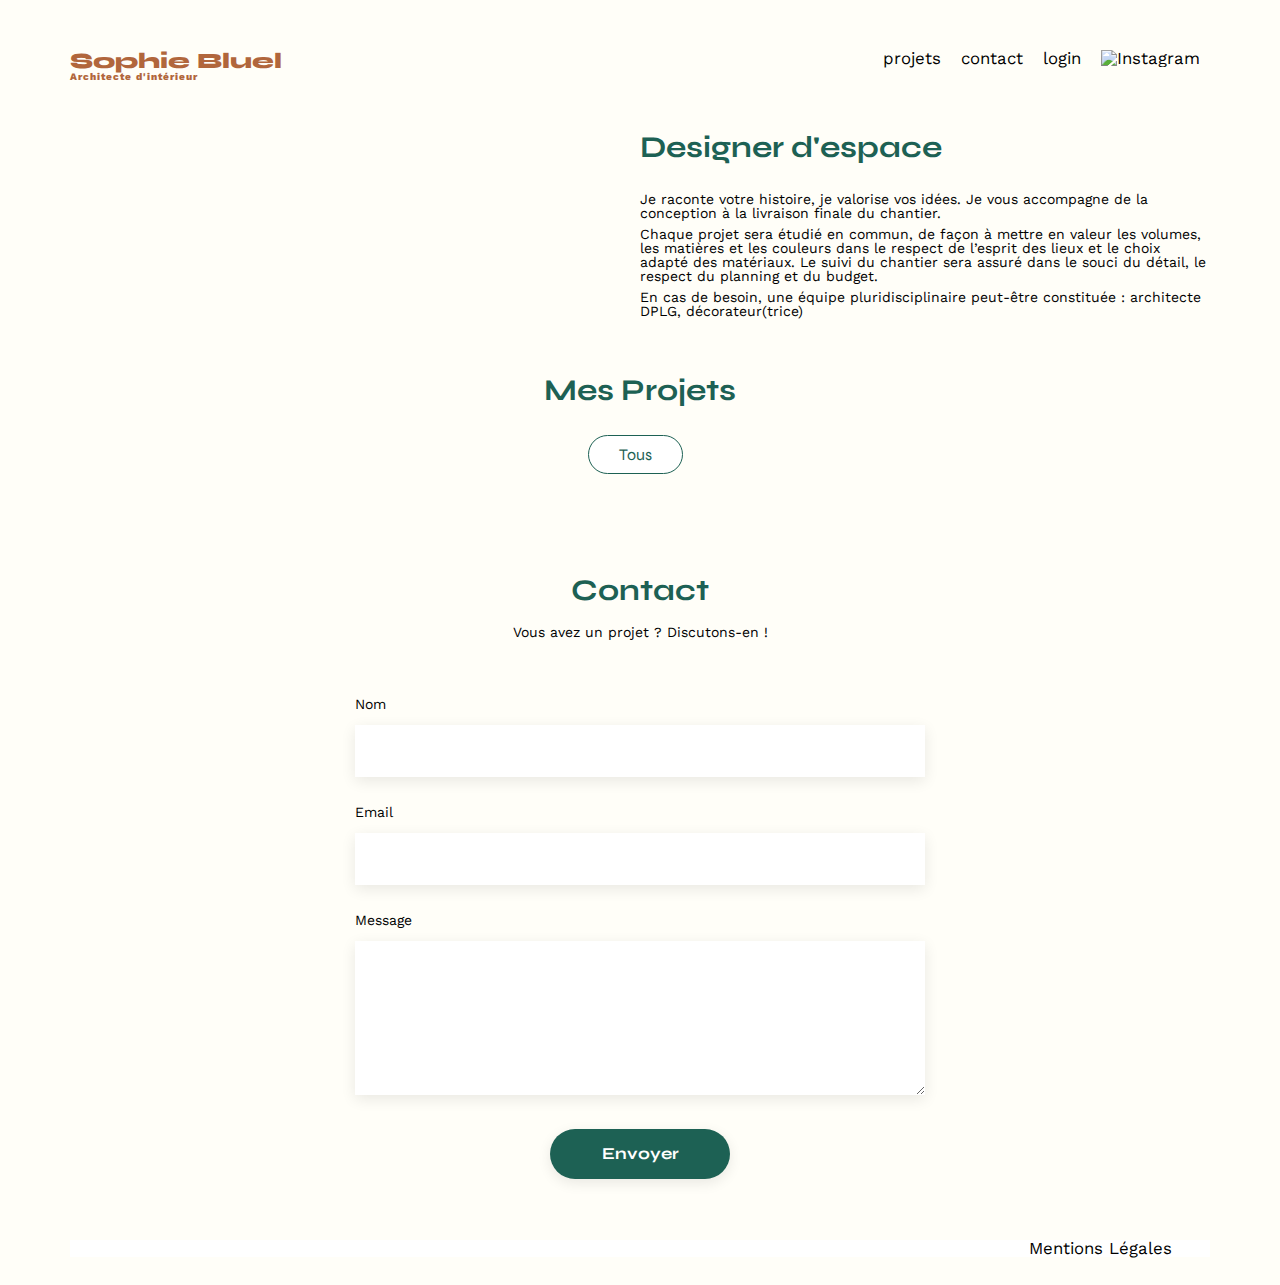
==== FrontEnd/index.html @ 272aea7a "feat:works et filters" ====
<!DOCTYPE html>
<html lang="fr">

<head>
	<meta charset="UTF-8">
	<title>Sophie Bluel - Architecte d'intérieur</title>
	<meta name="viewport" content="width=device-width, initial-scale=1.0">
	<link rel="preconnect" href="https://fonts.googleapis.com">
	<link rel="preconnect" href="https://fonts.gstatic.com" crossorigin>
	<link href="https://fonts.googleapis.com/css2?family=Syne:wght@700;800&family=Work+Sans&display=swap"
		rel="stylesheet">
	<meta name="description" content="">
	<link rel="stylesheet" href="./assets/style.css">
</head>

<body>
	<header>
		<h1>Sophie Bluel <span>Architecte d'intérieur</span></h1>
		<nav>
			<ul>
				<li>projets</li>
				<li>contact</li>
				<li>login</li>
				<li><img src="./assets/icons/instagram.png" alt="Instagram"></li>
			</ul>
		</nav>
	</header>
	<main>
		<section id="introduction">
			<figure>
				<img src="./assets/images/sophie-bluel.png" alt="">
			</figure>
			<article>
				<h2>Designer d'espace</h2>
				<p>Je raconte votre histoire, je valorise vos idées. Je vous accompagne de la conception à la livraison
					finale du chantier.</p>
				<p>Chaque projet sera étudié en commun, de façon à mettre en valeur les volumes, les matières et les
					couleurs dans le respect de l’esprit des lieux et le choix adapté des matériaux. Le suivi du
					chantier sera assuré dans le souci du détail, le respect du planning et du budget.</p>
				<p>En cas de besoin, une équipe pluridisciplinaire peut-être constituée : architecte DPLG,
					décorateur(trice)</p>
			</article>
		</section>
		<section id="portfolio">
			<h2>Mes Projets</h2>
			<div class="filtres"></div>
			<div class="gallery">
			</div>
		</section>
		<section id="contact">
			<h2>Contact</h2>
			<p>Vous avez un projet ? Discutons-en !</p>
			<form action="#" method="post">
				<label for="name">Nom</label>
				<input type="text" name="name" id="name">
				<label for="email">Email</label>
				<input type="email" name="email" id="email">
				<label for="message">Message</label>
				<textarea name="message" id="message" cols="30" rows="10"></textarea>
				<input type="submit" value="Envoyer">
			</form>
		</section>
	</main>

	<footer>
		<nav>
			<ul>
				<li>Mentions Légales</li>
			</ul>
		</nav>
	</footer>
	<script src="./assets/script.js"></script>
</body>

</html>
---- FrontEnd/assets/style.css ----
/* http://meyerweb.com/eric/tools/css/reset/
   v2.0 | 20110126
   License: none (public domain)
*/

html,
body,
div,
span,
applet,
object,
iframe,
h1,
h2,
h3,
h4,
h5,
h6,
p,
blockquote,
pre,
a,
abbr,
acronym,
address,
big,
cite,
code,
del,
dfn,
em,
img,
ins,
kbd,
q,
s,
samp,
small,
strike,
strong,
sub,
sup,
tt,
var,
b,
u,
i,
center,
dl,
dt,
dd,
ol,
ul,
li,
fieldset,
form,
label,
legend,
table,
caption,
tbody,
tfoot,
thead,
tr,
th,
td,
article,
aside,
canvas,
details,
embed,
figure,
figcaption,
footer,
header,
hgroup,
menu,
nav,
output,
ruby,
section,
summary,
time,
mark,
audio,
video {
	margin: 0;
	padding: 0;
	border: 0;
	font-size: 100%;
	font: inherit;
	vertical-align: baseline;
}

/* HTML5 display-role reset for older browsers */
article,
aside,
details,
figcaption,
figure,
footer,
header,
hgroup,
menu,
nav,
section {
	display: block;
}

body {
	line-height: 1;
}

ol,
ul {
	list-style: none;
}

blockquote,
q {
	quotes: none;
}

blockquote:before,
blockquote:after,
q:before,
q:after {
	content: '';
	content: none;
}

table {
	border-collapse: collapse;
	border-spacing: 0;
}

/** end reset css**/
body {
	max-width: 1140px;
	margin: auto;
	font-family: 'Work Sans';
	font-size: 14px;
	background-color: #FFFEF8;
}

header {
	display: flex;
	justify-content: space-between;
	margin: 50px 0
}

section {
	margin: 50px 0
}

h1 {
	display: flex;
	flex-direction: column;
	font-family: 'Syne';
	font-size: 22px;
	font-weight: 800;
	color: #B1663C
}

h1>span {
	font-family: 'Work Sans';
	font-size: 10px;
	letter-spacing: 0.1em;
	;
}

h2 {
	font-family: 'Syne';
	font-weight: 700;
	font-size: 30px;
	color: #1D6154
}

nav ul {
	display: flex;
	align-items: center;
	list-style-type: none;

}

nav li {
	padding: 0 10px;
	font-size: 1.2em;
}

li:hover {
	color: #B1663C;
}

#introduction {
	display: flex;
	align-items: center;
}

#introduction figure {
	flex: 1
}

#introduction img {
	display: block;
	margin: auto;
	width: 80%;
}

#introduction article {
	flex: 1
}

#introduction h2 {
	margin-bottom: 1em;
}

#introduction p {
	margin-bottom: 0.5em;
}

#portfolio h2 {
	text-align: center;
	margin-bottom: 1em;
}

.gallery {
	width: 100%;
	display: grid;
	grid-template-columns: 1fr 1fr 1fr;
	grid-column-gap: 20px;
	grid-row-gap: 20px;
}

.gallery img {
	width: 100%;

}

.filtres {
	display: flex;
	flex-direction: row;
	justify-content: center;
	font-size: 16px;
}

.filtresborder:hover {
	background-color: #1D6154;
	color: #fff;
}

.filtresborder {
	border: 1px solid #1D6154;
	border-radius: 60px;
	margin-right: 10px;
	padding: 9px 30px;
	margin-bottom: 51px;
	cursor: pointer;
	background-color: #fff;
	color: #1D6154;
	font-family: 'Syne';
	font-size: 16px;
}

.hide {
	display: none;
}

.active {
	display: flex;
	background: #1D6154;
	color: #fff;
}

#contact {
	width: 50%;
	margin: auto;
}

#contact>* {
	text-align: center;

}

#contact h2 {
	margin-bottom: 20px;
}

#contact form {
	text-align: left;
	margin-top: 30px;
	display: flex;
	flex-direction: column;
}

#contact input {
	height: 50px;
	font-size: 1.2em;
	border: none;
	box-shadow: 0px 4px 14px rgba(0, 0, 0, 0.09);
}

#contact label {
	margin: 2em 0 1em 0;
}

#contact textarea {
	border: none;
	box-shadow: 0px 4px 14px rgba(0, 0, 0, 0.09);
}

input[type="submit"] {
	font-family: 'Syne';
	font-weight: 700;
	color: white;
	background-color: #1D6154;
	margin: 2em auto;
	width: 180px;
	text-align: center;
	border-radius: 60px;
}

footer {
	background-color: #FFFFFF;
}

footer nav ul {
	display: flex;
	justify-content: flex-end;
	margin: 2em
}
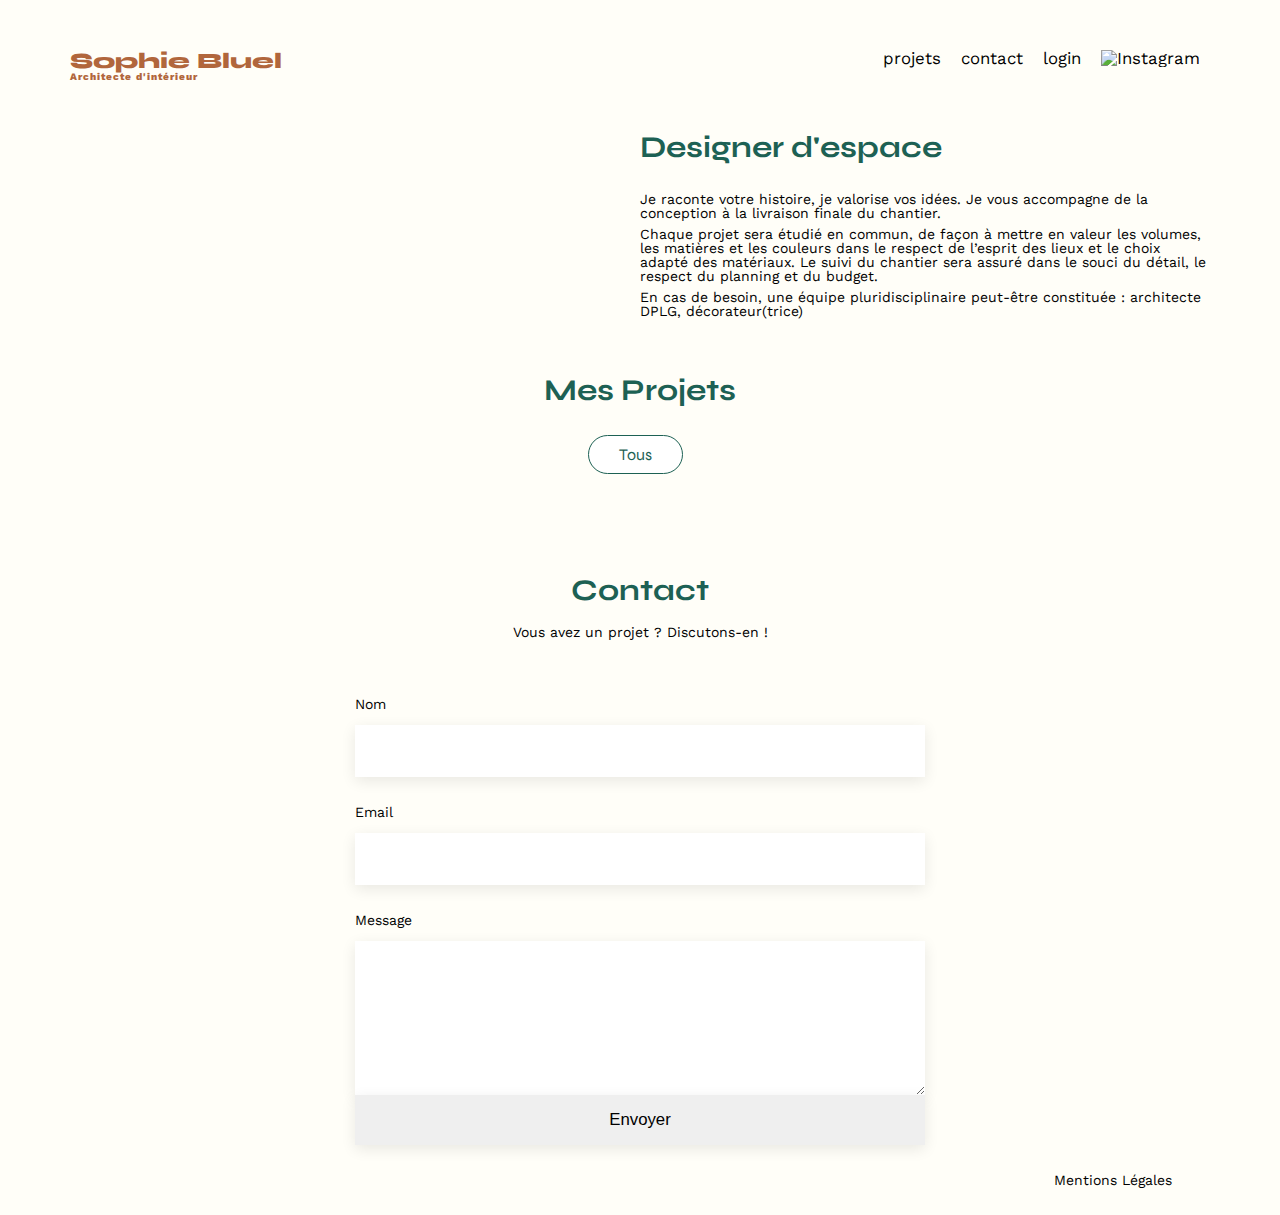
==== commit 16e792c3: "feat: frontend" ====
--- a/FrontEnd/index.html
+++ b/FrontEnd/index.html
@@ -10,10 +10,16 @@
 	<link href="https://fonts.googleapis.com/css2?family=Syne:wght@700;800&family=Work+Sans&display=swap"
 		rel="stylesheet">
 	<meta name="description" content="">
-	<link rel="stylesheet" href="./assets/style.css">
+	<script src="https://kit.fontawesome.com/bae1f4e250.js" crossorigin="anonymous"></script>
+	<link rel="stylesheet" href="./assets/style/style.css">
+	<link rel="stylesheet" href="./assets/style/fontawesome-free-6.5.1-web/">
 </head>
 
 <body>
+	<div class="container__admin hide">
+		<i class="far fa-light fa-pen-to-square" style="color: white;"></i>
+		<p>Mode édition</p>
+	</div>
 	<header>
 		<h1>Sophie Bluel <span>Architecte d'intérieur</span></h1>
 		<nav>
@@ -42,7 +48,15 @@
 			</article>
 		</section>
 		<section id="portfolio">
-			<h2>Mes Projets</h2>
+			<div class="modification">
+				<h2>Mes Projets</h2>
+				<div class="modification_icon hide">
+					<a href="#"><i class="far fa-light fa-pen-to-square icon_modif"></i></a>
+					<p>modifié</p>
+				</div>
+
+			</div>
+
 			<div class="filtres"></div>
 			<div class="gallery">
 			</div>
--- a/FrontEnd/assets/style/style.css
+++ b/FrontEnd/assets/style/style.css
@@ -0,0 +1,432 @@
+/* http://meyerweb.com/eric/tools/css/reset/
+   v2.0 | 20110126
+   License: none (public domain)
+*/
+
+html,
+body,
+div,
+span,
+applet,
+object,
+iframe,
+h1,
+h2,
+h3,
+h4,
+h5,
+h6,
+p,
+blockquote,
+pre,
+a,
+abbr,
+acronym,
+address,
+big,
+cite,
+code,
+del,
+dfn,
+em,
+img,
+ins,
+kbd,
+q,
+s,
+samp,
+small,
+strike,
+strong,
+sub,
+sup,
+tt,
+var,
+b,
+u,
+i,
+center,
+dl,
+dt,
+dd,
+ol,
+ul,
+li,
+fieldset,
+form,
+label,
+legend,
+table,
+caption,
+tbody,
+tfoot,
+thead,
+tr,
+th,
+td,
+article,
+aside,
+canvas,
+details,
+embed,
+figure,
+figcaption,
+footer,
+header,
+hgroup,
+menu,
+nav,
+output,
+ruby,
+section,
+summary,
+time,
+mark,
+audio,
+video {
+	margin: 0;
+	padding: 0;
+	border: 0;
+	font-size: 100%;
+	font: inherit;
+	vertical-align: baseline;
+}
+
+/* HTML5 display-role reset for older browsers */
+article,
+aside,
+details,
+figcaption,
+figure,
+footer,
+header,
+hgroup,
+menu,
+nav,
+section {
+	display: block;
+}
+
+body {
+	line-height: 1;
+}
+
+ol,
+ul {
+	list-style: none;
+}
+
+blockquote,
+q {
+	quotes: none;
+}
+
+blockquote:before,
+blockquote:after,
+q:before,
+q:after {
+	content: '';
+	content: none;
+}
+
+table {
+	border-collapse: collapse;
+	border-spacing: 0;
+}
+
+/** end reset css**/
+body {
+	max-width: 1140px;
+	margin: auto;
+	font-family: 'Work Sans';
+	font-size: 14px;
+	background-color: #FFFEF8;
+
+}
+
+.container__admin {
+	background-color: #000;
+	width: 100%;
+	height: 59px;
+	color: #fff;
+	display: flex;
+	justify-content: center;
+	align-items: center;
+	gap: 10px;
+
+}
+
+header {
+	display: flex;
+	justify-content: space-between;
+	margin: 50px 0
+}
+
+section {
+	margin: 50px 0
+}
+
+h1 {
+	display: flex;
+	flex-direction: column;
+	font-family: 'Syne';
+	font-size: 22px;
+	font-weight: 800;
+	color: #B1663C
+}
+
+h1>span {
+	font-family: 'Work Sans';
+	font-size: 10px;
+	letter-spacing: 0.1em;
+	;
+}
+
+h2 {
+	font-family: 'Syne';
+	font-weight: 700;
+	font-size: 30px;
+	color: #1D6154
+}
+
+nav ul {
+	display: flex;
+	align-items: center;
+	list-style-type: none;
+}
+
+nav ul a {
+	text-decoration: none;
+	color: black;
+}
+
+nav li {
+	padding: 0 10px;
+	font-size: 1.2em;
+}
+
+li:hover {
+	color: #B1663C;
+}
+
+#introduction {
+	display: flex;
+	align-items: center;
+}
+
+#introduction figure {
+	flex: 1
+}
+
+#introduction img {
+	display: block;
+	margin: auto;
+	width: 80%;
+}
+
+#introduction article {
+	flex: 1
+}
+
+#introduction h2 {
+	margin-bottom: 1em;
+}
+
+#introduction p {
+	margin-bottom: 0.5em;
+}
+
+#portfolio h2 {
+	text-align: center;
+	margin-bottom: 1em;
+}
+
+.modification {
+	display: flex;
+	justify-content: center;
+}
+
+.modification_icon {
+	margin-left: 30px;
+	margin-top: 8px;
+	display: flex;
+	gap: 15px;
+}
+
+.icon_modif {
+	color: black;
+}
+
+.gallery {
+	width: 100%;
+	display: grid;
+	grid-template-columns: 1fr 1fr 1fr;
+	grid-column-gap: 20px;
+	grid-row-gap: 20px;
+}
+
+.gallery img {
+	width: 100%;
+
+}
+
+.filtres {
+	display: flex;
+	flex-direction: row;
+	justify-content: center;
+	font-size: 16px;
+}
+
+.filtresborder:hover {
+	background-color: #1D6154;
+	color: #fff;
+}
+
+.filtresborder {
+	border: 1px solid #1D6154;
+	border-radius: 60px;
+	margin-right: 10px;
+	padding: 9px 30px;
+	margin-bottom: 51px;
+	cursor: pointer;
+	background-color: #fff;
+	color: #1D6154;
+	font-family: 'Syne';
+	font-size: 16px;
+}
+
+.hide {
+	display: none;
+}
+
+.active {
+	display: flex;
+	background: #1D6154;
+	color: #fff;
+}
+
+#contact {
+	width: 50%;
+	margin: auto;
+}
+
+#contact>* {
+	text-align: center;
+}
+
+#contact h2 {
+	margin-bottom: 20px;
+}
+
+#contact form {
+	text-align: left;
+	margin-top: 30px;
+	display: flex;
+	flex-direction: column;
+}
+
+#contact input {
+	height: 50px;
+	font-size: 1.2em;
+	border: none;
+	box-shadow: 0px 4px 14px rgba(0, 0, 0, 0.09);
+}
+
+#contact label {
+	margin: 2em 0 1em 0;
+}
+
+#contact textarea {
+	border: none;
+	box-shadow: 0px 4px 14px rgba(0, 0, 0, 0.09);
+}
+
+#sendContact input[type="submit"] {
+	font-family: 'Syne';
+	font-weight: 700;
+	color: white;
+	background-color: #1D6154;
+	margin: 2em auto;
+	width: 180px;
+	text-align: center;
+	border-radius: 60px;
+}
+
+footer nav ul {
+	display: flex;
+	justify-content: flex-end;
+	margin: 2em
+}
+
+footer nav li {
+	font-size: 14px;
+}
+
+/* Login*/
+.login {
+	display: flex;
+	flex-direction: column;
+	justify-content: center;
+	align-items: center;
+	height: 80vh;
+
+}
+
+main {
+	background-color: #FFFEF8;
+}
+
+.login a {
+	text-decoration: underline;
+	margin-bottom: 100px;
+}
+
+
+
+.login__form {
+	display: flex;
+	flex-direction: column;
+	align-items: center;
+	margin-top: 60px;
+}
+
+.login__form input {
+	height: 51px;
+	width: 379px;
+	box-shadow: 0px 4px 14px rgba(0, 0, 0, 0.09);
+	border: none;
+	background: #fff;
+}
+
+.login__form label {
+	margin: 3em 0 1em 0;
+}
+
+.login__form textarea {
+	box-shadow: 0px 4px 14px rgba(0, 0, 0, 0.09);
+}
+
+.login__form input[type="submit"] {
+	font-family: 'Syne';
+	font-weight: 700;
+	color: white;
+	background-color: #1D6154;
+	border: 2px solid #1D6154;
+	margin: 3em auto;
+	width: 179px;
+	height: 36px;
+	text-align: center;
+	border-radius: 60px;
+}
+
+.login__form input[type="submit"]:hover {
+	background-color: #0E2F28;
+}
+
+.loginMdp__error {
+	color: red;
+}
+
+.loginEmail__error {
+	color: red;
+}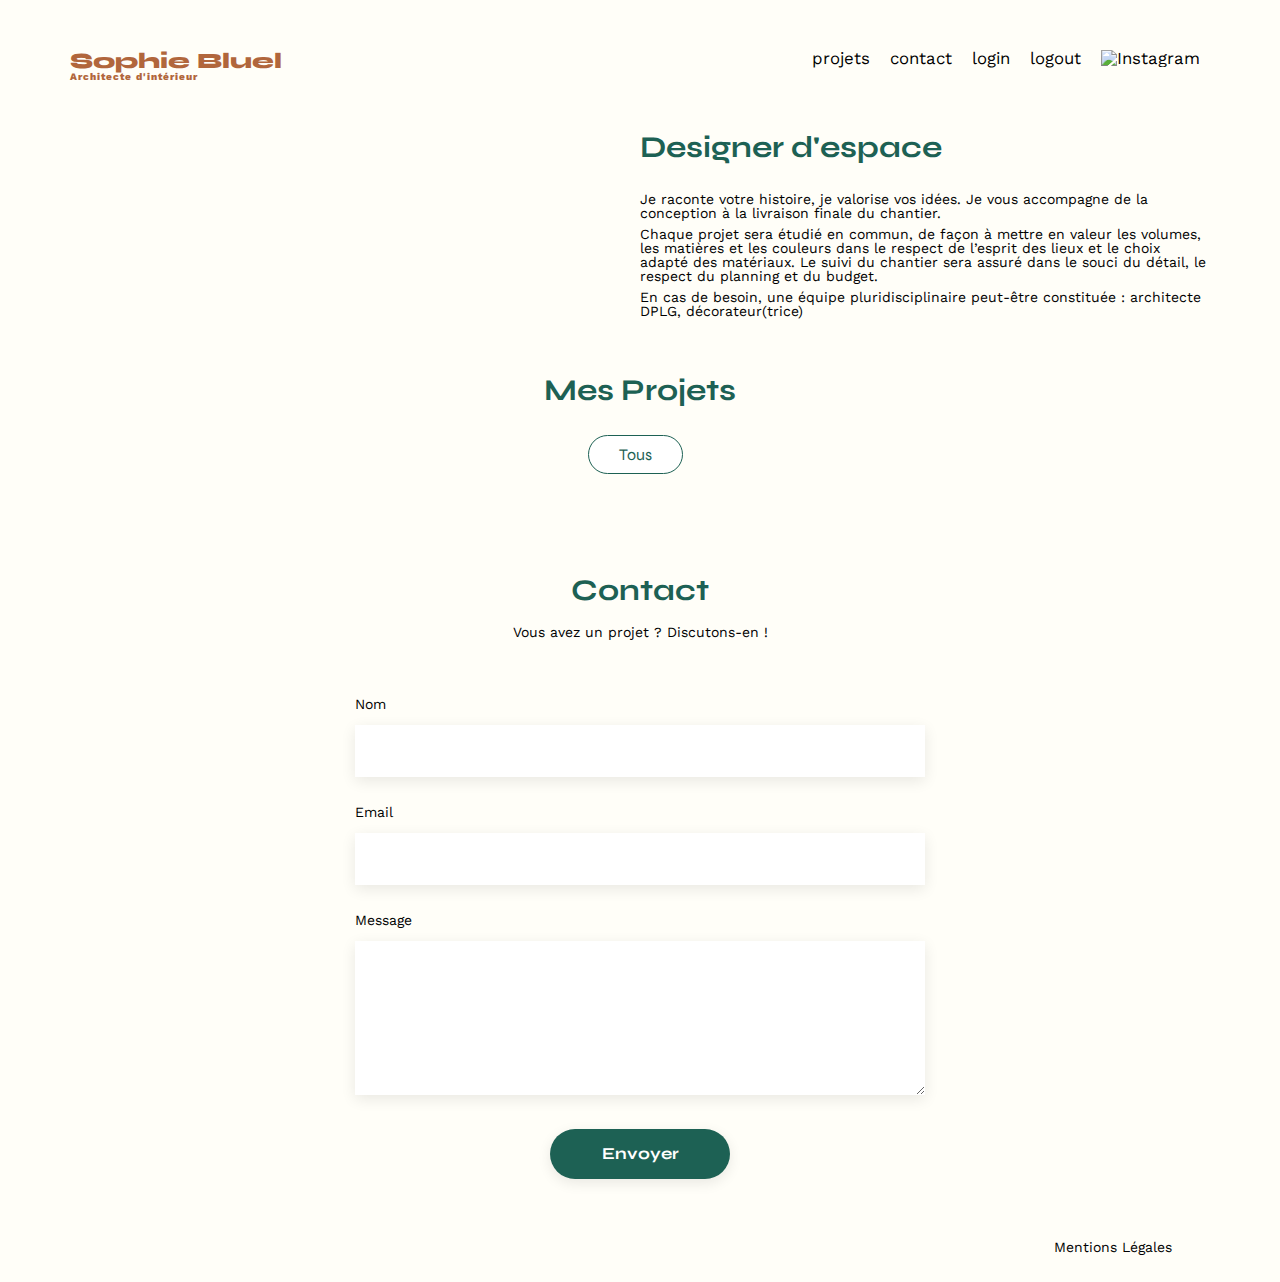
==== commit 02239413: "feat: Frontend" ====
--- a/FrontEnd/index.html
+++ b/FrontEnd/index.html
@@ -10,23 +10,46 @@
 	<link href="https://fonts.googleapis.com/css2?family=Syne:wght@700;800&family=Work+Sans&display=swap"
 		rel="stylesheet">
 	<meta name="description" content="">
+
 	<script src="https://kit.fontawesome.com/bae1f4e250.js" crossorigin="anonymous"></script>
 	<link rel="stylesheet" href="./assets/style/style.css">
-	<link rel="stylesheet" href="./assets/style/fontawesome-free-6.5.1-web/">
+
 </head>
+<div class="container__admin hide" id="admin">
+	<i class="far fa-light fa-pen-to-square" style="color: white;"></i>
+	<p>Mode édition</p>
+</div>
 
 <body>
-	<div class="container__admin hide">
-		<i class="far fa-light fa-pen-to-square" style="color: white;"></i>
-		<p>Mode édition</p>
+	<div class="modale_container hide">
+		<div class="modale_overlay">
+
+		</div>
+
+		<dialog>
+			<div class="icon_close_position" id="close_modale">
+
+				<a href="#"><i class="far fa-solid fa-x" style="color: black;"></i></a>
+			</div>
+
+			<p class="galerie_photo">Galerie photo</p>
+
+			<div class="modal_gallery">
+			</div>
+			<div class="line"></div>
+			<button class="modal_button">Ajouter une photo</button>
+
+		</dialog>
 	</div>
+
 	<header>
 		<h1>Sophie Bluel <span>Architecte d'intérieur</span></h1>
 		<nav>
 			<ul>
 				<li>projets</li>
 				<li>contact</li>
-				<li>login</li>
+				<li id="login">login</li>
+				<li id="logout">logout</li>
 				<li><img src="./assets/icons/instagram.png" alt="Instagram"></li>
 			</ul>
 		</nav>
@@ -38,9 +61,11 @@
 			</figure>
 			<article>
 				<h2>Designer d'espace</h2>
-				<p>Je raconte votre histoire, je valorise vos idées. Je vous accompagne de la conception à la livraison
+				<p>Je raconte votre histoire, je valorise vos idées. Je vous accompagne de la conception à la
+					livraison
 					finale du chantier.</p>
-				<p>Chaque projet sera étudié en commun, de façon à mettre en valeur les volumes, les matières et les
+				<p>Chaque projet sera étudié en commun, de façon à mettre en valeur les volumes, les matières et
+					les
 					couleurs dans le respect de l’esprit des lieux et le choix adapté des matériaux. Le suivi du
 					chantier sera assuré dans le souci du détail, le respect du planning et du budget.</p>
 				<p>En cas de besoin, une équipe pluridisciplinaire peut-être constituée : architecte DPLG,
@@ -64,7 +89,7 @@
 		<section id="contact">
 			<h2>Contact</h2>
 			<p>Vous avez un projet ? Discutons-en !</p>
-			<form action="#" method="post">
+			<form id="sendContact" action="#" method="post">
 				<label for="name">Nom</label>
 				<input type="text" name="name" id="name">
 				<label for="email">Email</label>
--- a/FrontEnd/assets/style/style.css
+++ b/FrontEnd/assets/style/style.css
@@ -363,70 +363,168 @@
 }
 
 /* Login*/
-.login {
-	display: flex;
+#login {
+	display: flex;
+	justify-content: center;
 	flex-direction: column;
-	justify-content: center;
-	align-items: center;
-	height: 80vh;
-
-}
-
-main {
-	background-color: #FFFEF8;
-}
-
-.login a {
-	text-decoration: underline;
-	margin-bottom: 100px;
-}
-
-
-
-.login__form {
+	text-align: center;
+}
+
+.loginForm {
 	display: flex;
 	flex-direction: column;
 	align-items: center;
 	margin-top: 60px;
 }
 
-.login__form input {
-	height: 51px;
-	width: 379px;
+.loginFormEmail {
+	display: flex;
+	flex-direction: column;
+	width: 375px;
+	text-align: left;
+	margin-bottom: 30px;
+}
+
+#login input {
+	height: 39px;
 	box-shadow: 0px 4px 14px rgba(0, 0, 0, 0.09);
 	border: none;
 	background: #fff;
 }
 
-.login__form label {
-	margin: 3em 0 1em 0;
-}
-
-.login__form textarea {
-	box-shadow: 0px 4px 14px rgba(0, 0, 0, 0.09);
-}
-
-.login__form input[type="submit"] {
+#login label {
+	margin-bottom: 6px;
+}
+
+#login button {
+	background: #1D6154;
+	color: #fff;
+	border: 1px solid #1D6154;
+	border-radius: 60px;
+	margin-right: 10px;
+	padding: 9px 30px;
+}
+
+#login a {
+	color: #3D3D3D;
+	margin-top: 30px;
+}
+
+#errorEmail {
+	color: red;
+	margin-top: 8px;
+}
+
+#errorPassword {
+	margin-top: 8px;
+	color: red;
+	padding: 0
+}
+
+
+/******MODAL******/
+
+.modale_container {
+	color: #fff;
+	width: 100%;
+	position: absolute;
+	top: 0;
+	left: 0;
+	height: 100%;
+}
+
+.modale_overlay {
+	width: 100%;
+	background: #0000004D;
+	position: fixed;
+	top: 0;
+	left: 0;
+	height: 100%;
+	cursor: pointer;
+}
+
+dialog {
+	width: 630px;
+	height: 731px;
+	flex-direction: column;
+	display: flex;
+	justify-content: space-between;
+	margin-top: 526px;
+	color: #fff;
+	border-radius: 10px;
+	padding-top: 30px;
+	padding-left: 30px;
+	padding-right: 30px;
+}
+
+
+
+.icon_close_position {
+	display: flex;
+	justify-content: flex-end;
+}
+
+.icon_close {
+	width: 24px;
+	cursor: pointer;
+	color: #000;
+}
+
+dialog p {
+	font-size: 12px;
+	color: black;
+}
+
+.galerie_photo {
+	text-align: center;
+	font-size: 26px;
+	font-family: 'Work Sans';
+}
+
+.modal_gallery {
+	display: grid;
+	grid-template-columns: 1fr 1fr 1fr 1fr 1fr;
+	grid-row-gap: 20px;
+	margin-left: 105px;
+	margin-right: 79px;
+	margin-top: 20px;
+}
+
+.icon_delete {
+	cursor: pointer;
+	position: absolute;
+	margin-top: 5px;
+	margin-left: 59px;
+}
+
+.image_modal {
+	width: 90%;
+}
+
+.position_image {
+	display: grid;
+}
+
+.modal_button {
+	cursor: pointer;
+	border: 1px solid #1D6154;
+	color: #fff;
+	background: #1D6154;
+	border-radius: 60px;
+	padding: 9px 30px;
+	margin-top: 20px;
+	margin-bottom: 20px;
+	align-items: center;
+	width: 237px;
+	height: 36px;
 	font-family: 'Syne';
-	font-weight: 700;
-	color: white;
-	background-color: #1D6154;
-	border: 2px solid #1D6154;
-	margin: 3em auto;
-	width: 179px;
-	height: 36px;
-	text-align: center;
-	border-radius: 60px;
-}
-
-.login__form input[type="submit"]:hover {
-	background-color: #0E2F28;
-}
-
-.loginMdp__error {
-	color: red;
-}
-
-.loginEmail__error {
-	color: red;
+	margin-left: 200px;
+}
+
+.line {
+	width: 420px;
+	height: 2px;
+	background-color: #B3B3B3;
+	margin-left: 100px;
+	margin-top: 75px;
 }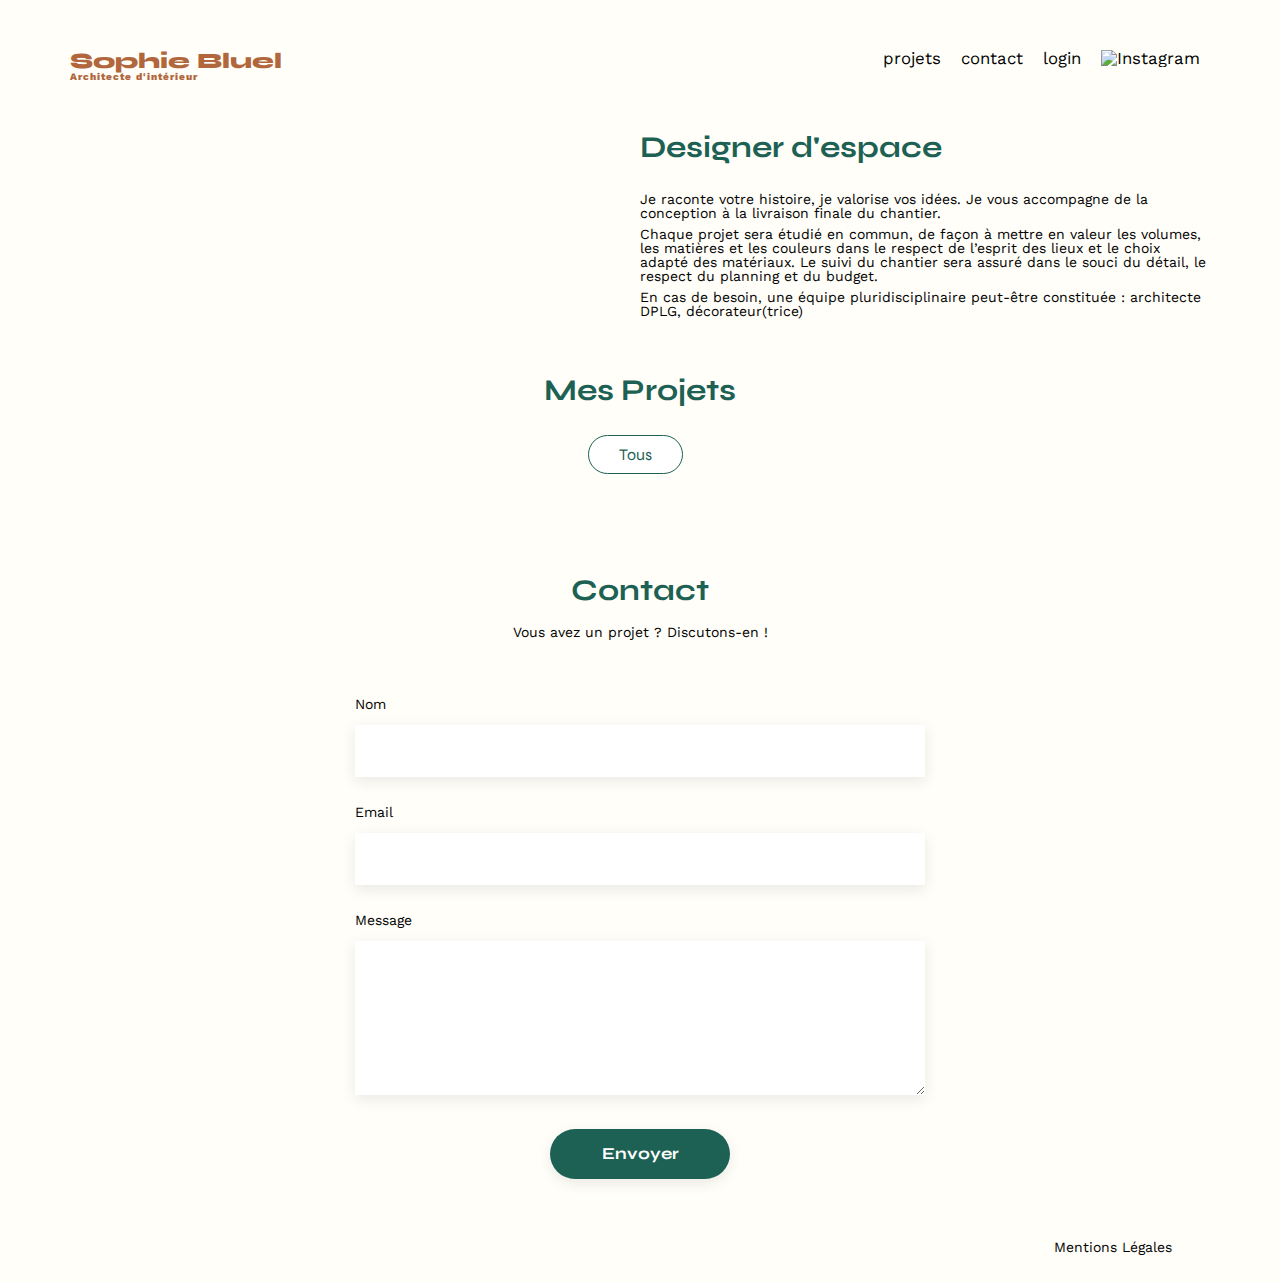
==== commit e925a9ca: "feat:supprimer une image" ====
--- a/FrontEnd/index.html
+++ b/FrontEnd/index.html
@@ -49,7 +49,7 @@
 				<li>projets</li>
 				<li>contact</li>
 				<li id="login">login</li>
-				<li id="logout">logout</li>
+
 				<li><img src="./assets/icons/instagram.png" alt="Instagram"></li>
 			</ul>
 		</nav>
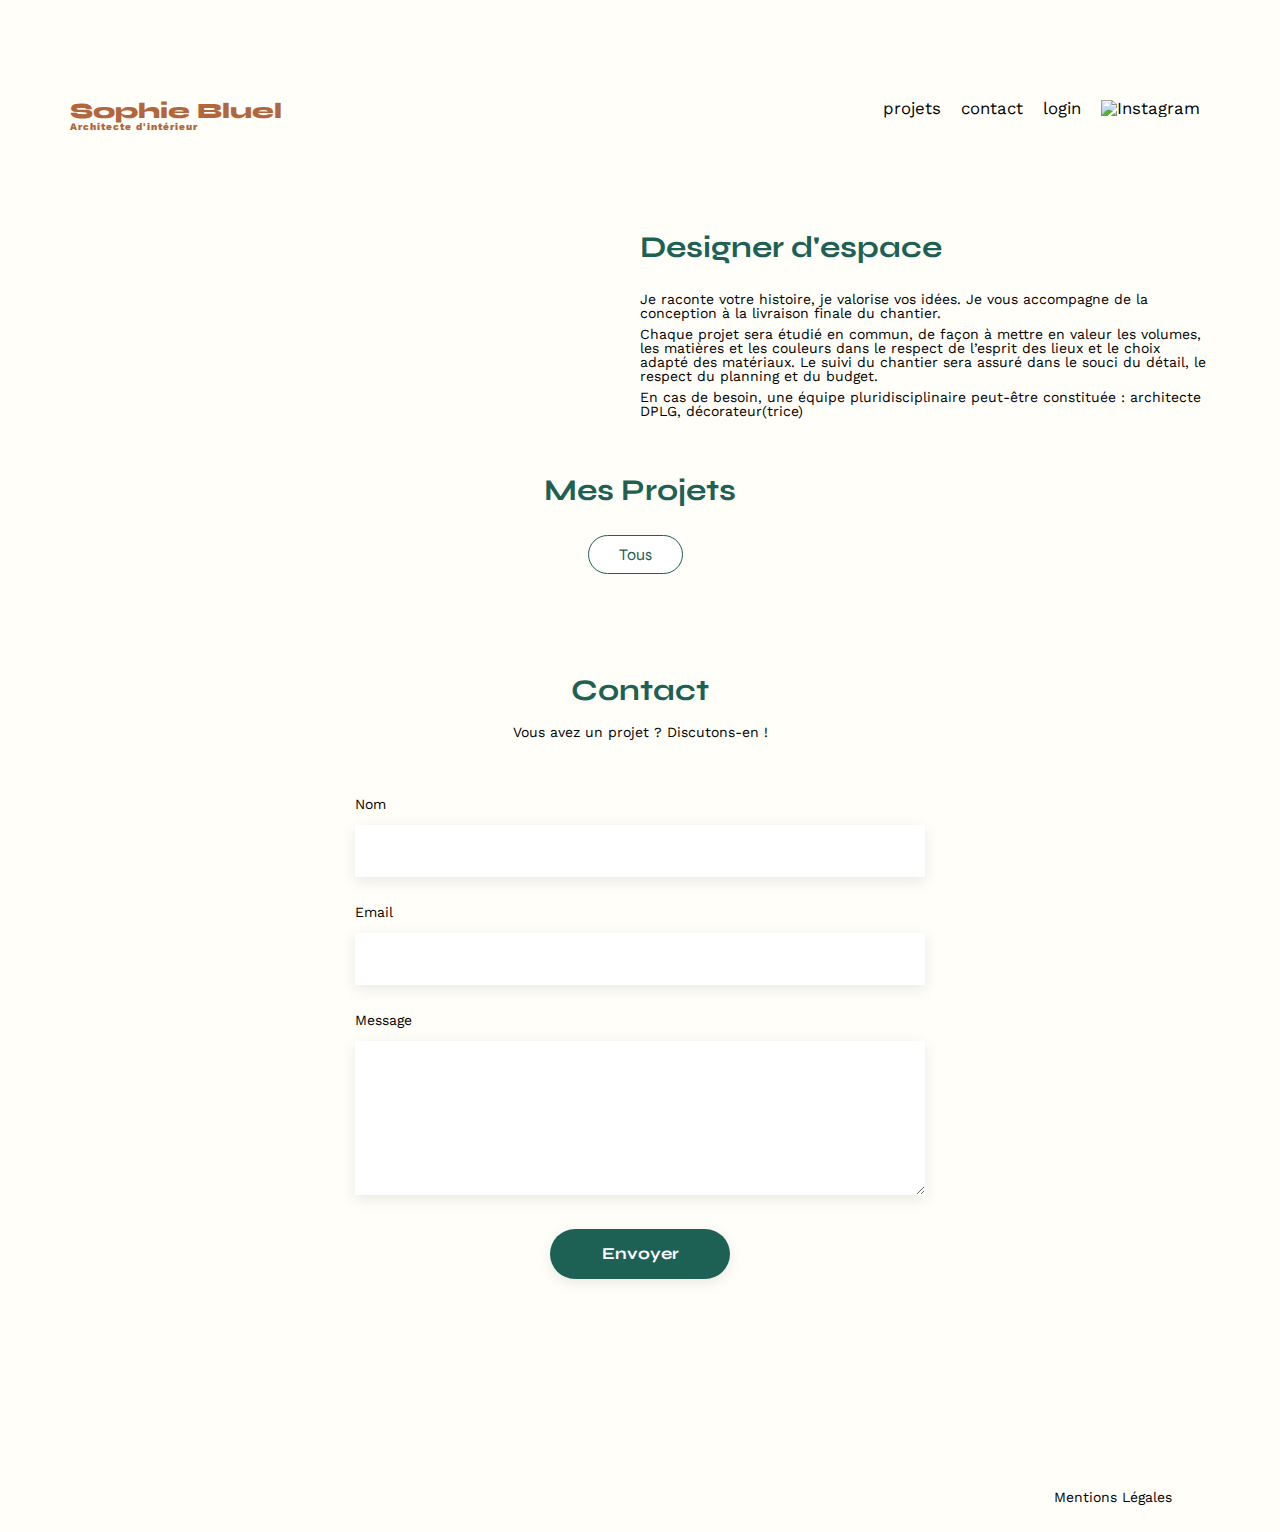
==== commit 7fd795d1: "feat: Corrections CSS et buttonCloseModa" ====
--- a/FrontEnd/index.html
+++ b/FrontEnd/index.html
@@ -37,8 +37,55 @@
 			<div class="modal_gallery">
 			</div>
 			<div class="line"></div>
+
 			<button class="modal_button">Ajouter une photo</button>
+		</dialog>
+	</div>
+	<div class="modaleAdd_container hide">
+		<div class="modale2_overlay"></div>
 
+		<dialog>
+			<div class="icon_close__flêche_position">
+				<a href="#" class="arrow"><i class="far fa-solid fa-arrow-left" style="color: black;"></i></a>
+				<a href="#" id="icon_close"><i class="far fa-solid fa-x" style="color: black;"></i></a>
+			</div>
+			<p class="galerie_photo">Ajout photo</p>
+
+			<form id="form-add-work" class="modale_Form" method="post">
+				<div class="addPictures image_container">
+					<img id="imagePreview" src="#" alt="">
+
+					<img id="imageModale" src="./assets/icons/picture-svgrepo-com 1.png" alt="photo">
+
+					<div class="parent-div" id="input_image_container">
+
+						<button>+ Ajouter photo</button>
+
+						<input class="file" type="file" accept="image" id="file" name="image">
+
+						<p class="maxMo">jpg, png : 4mo max</p>
+					</div>
+				</div>
+
+				<div class="modaleFormModale">
+					<label for="title">Titre</label>
+
+					<input class="modale_text" type="text" id="title" name="title">
+				</div>
+
+				<div class="modaleFormModale">
+					<label for="categorie">Catégorie</label>
+
+					<select id="categorie" name="category">
+
+					</select>
+				</div>
+
+				<hr>
+
+				<button id="button_submit" class="modal_add_button modale_green" type="submit"
+					disabled="disabled">Valider</button>
+			</form>
 		</dialog>
 	</div>
 
@@ -46,9 +93,13 @@
 		<h1>Sophie Bluel <span>Architecte d'intérieur</span></h1>
 		<nav>
 			<ul>
+
 				<li>projets</li>
+
 				<li>contact</li>
-				<li id="login">login</li>
+				<a href="login.html">
+					<li id="login">login</li>
+				</a>
 
 				<li><img src="./assets/icons/instagram.png" alt="Instagram"></li>
 			</ul>
--- a/FrontEnd/assets/style/style.css
+++ b/FrontEnd/assets/style/style.css
@@ -153,13 +153,15 @@
 	justify-content: center;
 	align-items: center;
 	gap: 10px;
-
+	position: absolute;
+	top: 0;
+	left: 0;
 }
 
 header {
 	display: flex;
 	justify-content: space-between;
-	margin: 50px 0
+	margin: 100px 0
 }
 
 section {
@@ -206,7 +208,7 @@
 }
 
 li:hover {
-	color: #B1663C;
+	font-weight: bold;
 }
 
 #introduction {
@@ -267,7 +269,7 @@
 
 .gallery img {
 	width: 100%;
-
+	height: 90%;
 }
 
 .filtres {
@@ -352,6 +354,8 @@
 	border-radius: 60px;
 }
 
+
+
 footer nav ul {
 	display: flex;
 	justify-content: flex-end;
@@ -360,6 +364,7 @@
 
 footer nav li {
 	font-size: 14px;
+	margin-top: 150px;
 }
 
 /* Login*/
@@ -369,6 +374,8 @@
 	flex-direction: column;
 	text-align: center;
 }
+
+
 
 .loginForm {
 	display: flex;
@@ -499,6 +506,7 @@
 
 .image_modal {
 	width: 90%;
+	height: 90%;
 }
 
 .position_image {
@@ -527,4 +535,151 @@
 	background-color: #B3B3B3;
 	margin-left: 100px;
 	margin-top: 75px;
+}
+
+.modaleAdd_container {
+	color: #fff;
+	width: 100%;
+	background: #0000004D;
+	position: absolute;
+	top: 0;
+	left: 0;
+	height: 3521px;
+}
+
+.modale2_overlay {
+	width: 100%;
+	background: #0000004D;
+	position: fixed;
+	top: 0;
+	left: 0;
+	height: 100%;
+	cursor: pointer;
+}
+
+.icon_close__flêche_position {
+	display: flex;
+	justify-content: space-between;
+}
+
+.arrow {
+	cursor: pointer;
+}
+
+#form-add-work select {
+	height: 51px;
+	width: 420px;
+	color: black;
+	box-shadow: 0px 4px 14px 0px #00000017;
+	border: none;
+	background: #fff;
+	font-family: 'Work Sans';
+}
+
+#form-add-work label {
+	color: black;
+	margin-bottom: 10px;
+}
+
+.modaleFormModale {
+	display: flex;
+	flex-direction: column;
+	text-align: left;
+	margin-bottom: 30px;
+}
+
+.modale_Form {
+	display: flex;
+	flex-direction: column;
+	align-items: center;
+	margin-top: 60px;
+}
+
+.modale_text {
+	height: 51px;
+	width: 420px;
+	color: black;
+	box-shadow: 0px 4px 14px 0px #00000017;
+	border: none;
+}
+
+.parent-div {
+	display: inline-block;
+	position: relative;
+	overflow: hidden;
+}
+
+.parent-div input[type=file] {
+	left: 0;
+	top: 0;
+	opacity: 0;
+	position: absolute;
+	font-size: 90px;
+}
+
+#form-add-work button {
+	cursor: pointer;
+	height: 36px;
+	width: 173px;
+	border-radius: 50px;
+	border: none;
+	color: #306685;
+	font-family: 'Work Sans';
+	background: #CBD6DC;
+}
+
+#imageModale {
+	width: 58px;
+}
+
+.maxMo {
+	display: flex;
+	flex-direction: column;
+	align-items: center;
+	padding-top: 10px;
+	padding-bottom: 10px;
+}
+
+#imagePreview {
+	width: 129px;
+}
+
+.addPictures {
+	width: 420px;
+	height: 173px;
+	margin-bottom: 35px;
+	background: #E8F1F6;
+	display: flex;
+	justify-content: space-evenly;
+	flex-direction: column;
+	align-items: center;
+}
+
+
+dialog hr {
+	border: none;
+	color: #B3B3B3;
+	width: 420px;
+	height: 0px;
+	border: 1px solid #B3B3B3;
+	left: 510px;
+	top: 1229px;
+}
+
+.modal_add_button {
+	border: 1px solid #A7A7A7;
+	color: #fff;
+	background: #A7A7A7;
+	border-radius: 60px;
+	padding: 9px 30px;
+	margin-top: 50px;
+	margin-bottom: 20px;
+	align-items: center;
+	width: 237px;
+	font-family: 'Syne';
+}
+
+.modale_green {
+	background: #1D6154 !important;
+	color: #fff !important;
 }